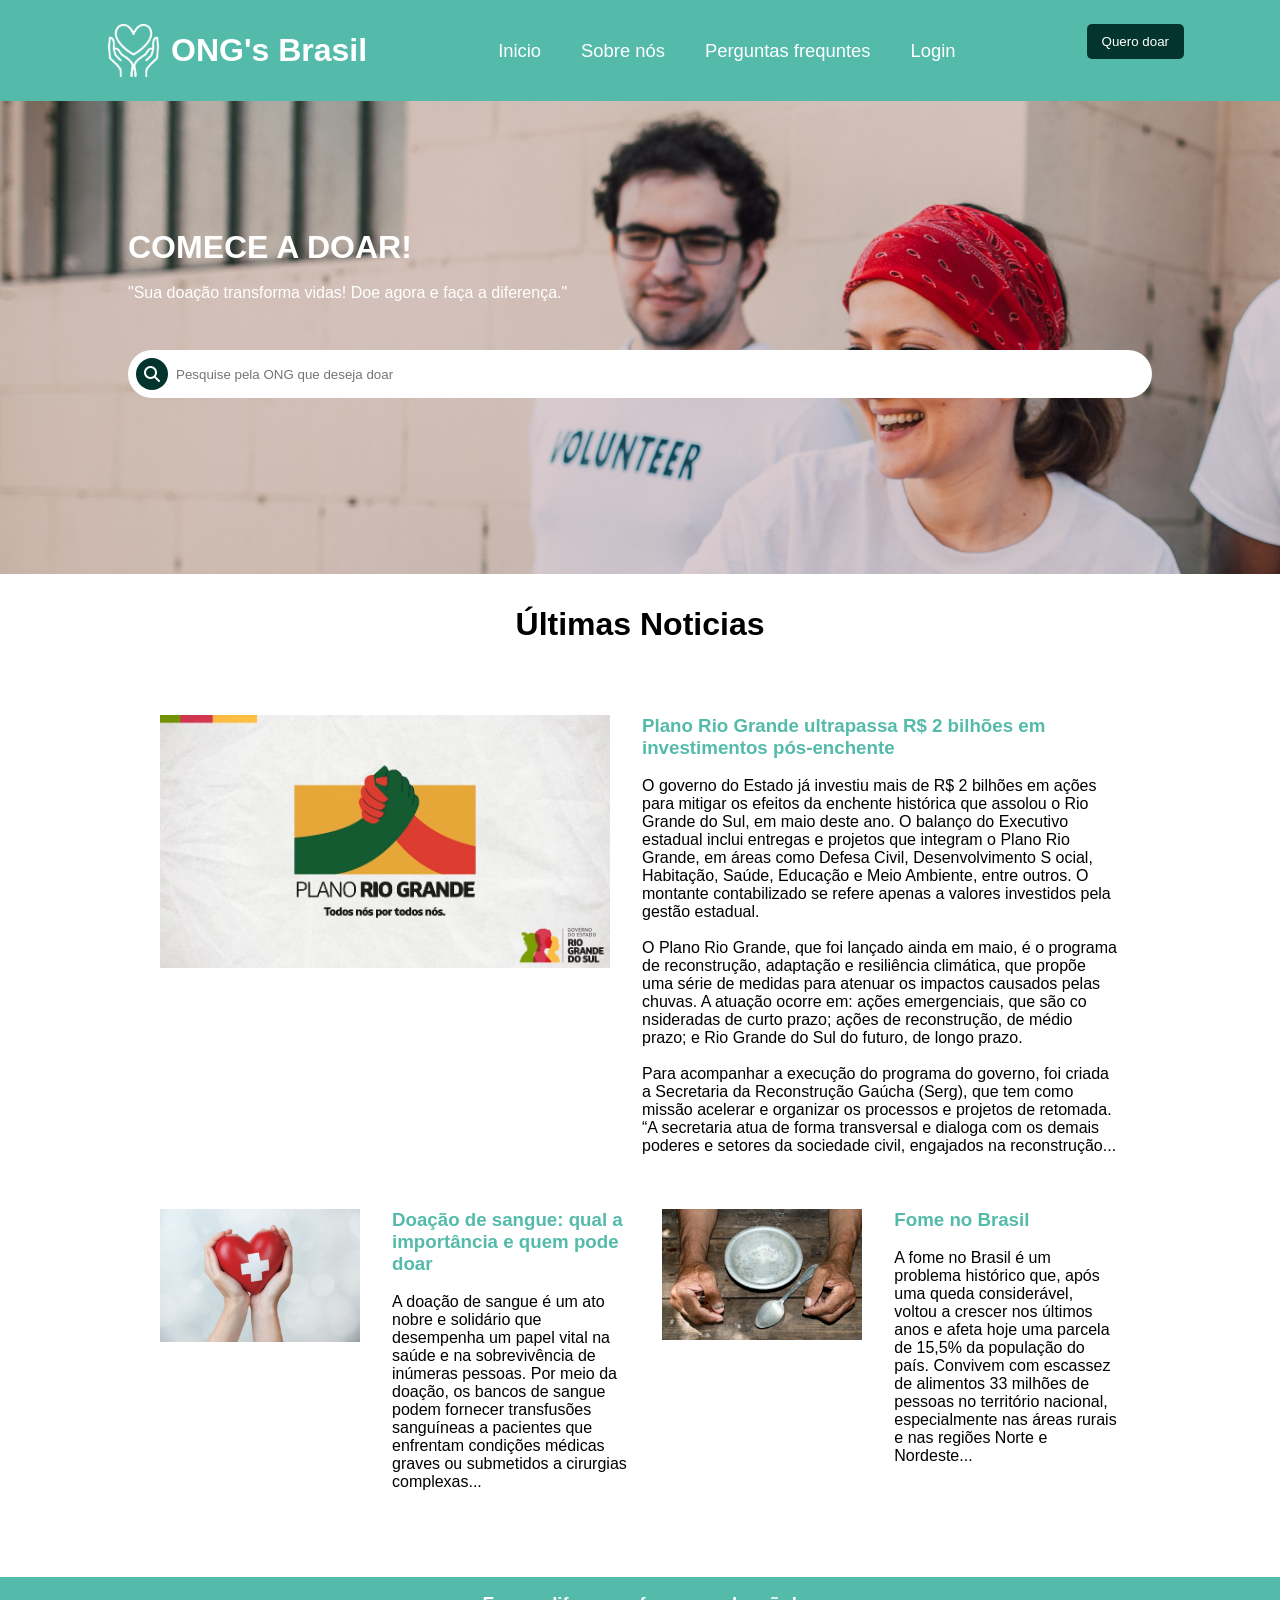
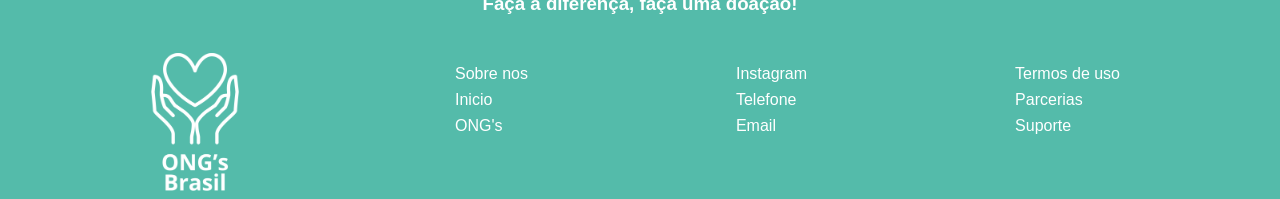
==== index.html @ 68a614c9 "trocando o nome do arquivo" ====
<!DOCTYPE html>
<html lang="pt-br">
<head>
    <meta charset="UTF-8">
    <meta name="viewport" content="width=device-width, initial-scale=1.0">
    <link rel="stylesheet" href="https://cdnjs.cloudflare.com/ajax/libs/font-awesome/6.7.2/css/all.min.css" integrity="sha512-Evv84Mr4kqVGRNSgIGL/F/aIDqQb7xQ2vcrdIwxfjThSH8CSR7PBEakCr51Ck+w+/U6swU2Im1vVX0SVk9ABhg==" crossorigin="anonymous" referrerpolicy="no-referrer" />
    <link rel="stylesheet" href="style.css">
    <title>ONG's Brasil</title>
</head>
<body>
    <div class="fundo">
    <header>
        <nav class="nav-bar">
            
            <div class="logo">
                <img src="ONG’s Brasil (2).png">
                <h1 style="font-size: xx-large">ONG's Brasil</h1>
            </div>
            <div class="nav-list">
                <ul>
                    <li class="nav-item"><a href="#" class="nav-link">Inicio</a></li>
                    <li class="nav-item"><a href="#" class="nav-link">Sobre nós</a></li>
                    <li class="nav-item"><a href="#" class="nav-link">Perguntas frequntes</a></li>
                    <li class="nav-item"><a href="#" class="nav-link">Login</a></li>
                </ul>
            </div>
            <div class="login-button">
                <button><a href="#">Quero doar</a></button>
            </div>
        </nav>
    </header>
    <div class="textos">
    <div class="anunciado">
        <h1>COMECE A DOAR!</h1><br>
        <p>"Sua doação transforma vidas! Doe agora e faça a diferença."</p>
    
    <div class="container-pesquisa">
        <div class="input-group">
            <div class="input-icon">
                <i class="fa-solid fa-magnifying-glass"></i>
            </div>
            <input  id="pesquisa" type="text"  class="input-field" placeholder="Pesquise pela ONG que deseja doar">
        </div>
        </div>
    </div>
   </div>
</div>
<div class="noticias">
    <h1>Últimas Noticias</h1><br><br><br><br>
        <div class="rio">  
            <a href="https://planoriogrande.rs.gov.br/plano-rio-grande-ultrapassa-r-2-bilhoes-em-investimentos-pos-enchente#:~:text=Plano%20Rio%20Grande%20ultrapassa%20R%24%202%20bilh%C3%B5es%20em%20investimentos%20p%C3%B3s%2Denchente,-Publica%C3%A7%C3%A3o%3A%2023%2F09&text=Plano%20Rio%20Grande.,Sul%2C%20em%20maio%20deste%20ano." target="_blank">
                <h3><img src="rionoticia.jpg" alt="riograde"></h3> </a>
           <div class="texto-not">
            <a href="https://planoriogrande.rs.gov.br/plano-rio-grande-ultrapassa-r-2-bilhoes-em-investimentos-pos-enchente#:~:text=Plano%20Rio%20Grande%20ultrapassa%20R%24%202%20bilh%C3%B5es%20em%20investimentos%20p%C3%B3s%2Denchente,-Publica%C3%A7%C3%A3o%3A%2023%2F09&text=Plano%20Rio%20Grande.,Sul%2C%20em%20maio%20deste%20ano." target="_blank">
            <h3>Plano Rio Grande ultrapassa R$ 2 bilhões em investimentos pós-enchente</h3> </a><br>
       
            <p>O governo do Estado já investiu mais de R$ 2 bilhões em 
        ações para mitigar os efeitos da enchente histórica que
         assolou o Rio Grande do Sul, em maio deste ano. O balanço
          do Executivo estadual inclui entregas e projetos que integram
           o Plano Rio Grande, em áreas como Defesa Civil, Desenvolvimento S
           ocial, Habitação, Saúde, Educação e Meio Ambiente, entre outros. 
           O montante contabilizado se refere apenas a valores investidos 
           pela gestão estadual. 
           <br><br>
           O Plano Rio Grande, que foi lançado ainda em maio, é o programa de reconstrução, 
           adaptação e resiliência climática, que propõe uma série de medidas para atenuar os 
           impactos causados pelas chuvas. A atuação ocorre em: ações emergenciais, que são co
           nsideradas de curto prazo; ações de reconstrução, de médio prazo; e Rio Grande do Sul do futuro, de longo prazo.
          <br><br>
            Para acompanhar a execução do programa do governo, foi criada a Secretaria da Reconstrução Gaúcha (Serg), que tem
             como missão acelerar e organizar os processos e projetos de retomada. “A secretaria atua de forma transversal e 
             dialoga com os demais poderes e setores da sociedade civil, engajados na reconstrução...
         
        </p>
         </div>
   </div>  
   <br><br> <br>
        <div class="not-pequenas">
            <div class="not1">
                <a href="https://blog.sabin.com.br/saude/qual-a-importancia-da-doacao-de-sangue/" target="_blank"> <img src="sangue.jpg" alt="sangue"></a>
               
                <div class="texto-not2">
                    <a href="https://blog.sabin.com.br/saude/qual-a-importancia-da-doacao-de-sangue/" target="_blank"><h3>Doação de sangue: qual a importância e quem pode doar</h3>  </a>
                     <br>
        
                    <p>A doação de sangue é um ato nobre e solidário que desempenha um
                         papel vital na saúde e na sobrevivência de inúmeras pessoas. Por
                          meio da doação, os bancos de sangue podem fornecer transfusões 
                          sanguíneas a pacientes que enfrentam condições médicas graves
                           ou submetidos a cirurgias complexas...
                <br><br>
                </div></div>
            
            <div class="not2">
                <a href="https://brasilescola.uol.com.br/brasil/fome-no-brasil.htm" target="_blank"> <img src="fomee.png" alt="riograde"></a>
           
        <div class="texto-not1">
            <a href="https://brasilescola.uol.com.br/brasil/fome-no-brasil.htm" target="_blank"> <h3>Fome no Brasil</h3>  </a>
            <br>

            <p>A fome no Brasil é um problema histórico que, após uma queda considerável, voltou a crescer 
                nos últimos anos e afeta hoje uma parcela
                de 15,5% da população do país. Convivem com escassez de alimentos 33 milhões de pessoas 
                no território nacional, especialmente nas áreas rurais e nas regiões Norte e Nordeste...</p> 
        <br><br>
        </div>
    </div> 


  
       
</div>
</div>
<br><br>
<div class="container-rodape">

    <h3>Faça a diferença, faça uma doação!</h3><br>
    <div class="rodape">
    <img src="ONG’s Brasil (1).png">
    <div class="sobre">
        <a href="#">Sobre nos</a>
        <a href="#">Inicio</a>
        <a href="#">ONG's</a>
           </div>
    
    <div class="redes">
        <a href="#">Instagram</a>
        <a href="#">Telefone</a>
        <a href="#">Email</a>
       
            </div>
            <div class="redes">
                <a href="#">Termos de uso</a>
                <a href="#">Parcerias</a>
                <a href="#">Suporte</a>
                    </div>


</div>
</div>
</body>
</html>
---- style.css ----
*{
    padding: 0;
    margin: 0;
  font-family: Arial, Helvetica, sans-serif;
}
.fundo{
    background-image: url(Design\ sem\ nome.png);

}

header{
    background-color: rgb(84, 187, 170);
}
.textos{
    padding: 8rem;
}
.nav-bar{
    display: flex;
    justify-content: space-between;
    padding: 1.5rem 6rem;
}
.nav-bar img{
    width: 75px;
}
.logo{
    display: flex;
    align-items: center;
}
.logo h1{
    color: #fff;
}
.nav-list{
    display: flex;
    align-items: center;
}
.nav-list ul{
    display: flex;
    justify-content: center;
    list-style: none;
}
.nav-item{
    margin: 0 20px;
}
.nav-link{
    text-decoration: none;
    font-size: 1.15rem;
    color: #fff;
    font-weight: 400;
}
.login-button button{
    border: none;
    background-color: #03352e;
    padding: 10px 15px;
    border-radius: 5px;
}
.login-button button a{
    text-decoration: none;
    color:rgb(255, 255, 255) ;
    font-weight: 500;
}
.anunciado{
    color: #ffffff;
}
.container-pesquisa{
   padding: 3rem 0rem ;
}
.input-group{  
    display: flex;
    position: relative;
    margin: 0 auto;
    background-color: #ffffff;
    padding: 8px 16px 8px 8px;
    border-radius: 24px;
    gap: 8px
}
.input-icon{
    min-width: 32px;
    min-height: 32px;
    background-color: #03352e;
    color:#fff;
    display: flex;
    align-items: center;
    justify-content: center;
    border-radius: 100%;
}
.input-field{
    width: 100%;
    border: none;
    background-color: transparent;

}
.input-field:focus{
    outline: none;
}
.botoes{
    padding: 4rem;
    display: flex;
    justify-content: space-between;
}

.noticias{
    padding: 2rem 10rem;
  text-align: center;
}
.noticias a{
    text-decoration: none;
}

.rio{
    display: flex;
}
.rio p, h3{
    text-align: left;
    
}
.rio h3{
    color:rgb(84, 187, 170);
}
.rio img{
    width: 450px;
    right: auto;
    padding:  0rem 2rem 0rem 0rem;
}
.not-pequenas{
    display: flex;
    justify-content: left;
    text-align: left; 
}
.not-pequenas h3{
    color:rgb(84, 187, 170) ;
}
.not1{
    display: flex;
}

.not1 img{
    width: 200px;
    padding:  0rem 2rem 0rem 0rem;
}
.container-rodape{
    background-color: rgb(84, 187, 170);
}
.not2{
    display: flex;
}

.not2 img{
    width: 200px;
    padding:  0rem 2rem 0rem 2rem;
}
.container-rodape h3{
   padding: 1rem;
   display: flex;
   justify-content: center;
   color: #fff;
    padding: 0, 0, 2rem, 10rem;
}
.rodape img{
    width: 200px;
    margin-left: 95px;

}

.rodape{
   display: flex ;
   align-items: center;
  
}
.sobre{
   display: flex;
   flex-direction: column;
   padding: 1rem 3rem 4rem 10rem;
   gap: 0.5rem;
}
.sobre a{
   text-decoration: none;
   color:rgb(255, 255, 255);
}

.redes{
   display: flex;
   flex-direction:column;
   padding: 1rem 3rem 4rem 10rem;
   gap: 0.5rem;
}
.redes a{
   text-decoration: none;
   color:rgb(255, 255, 255);
}
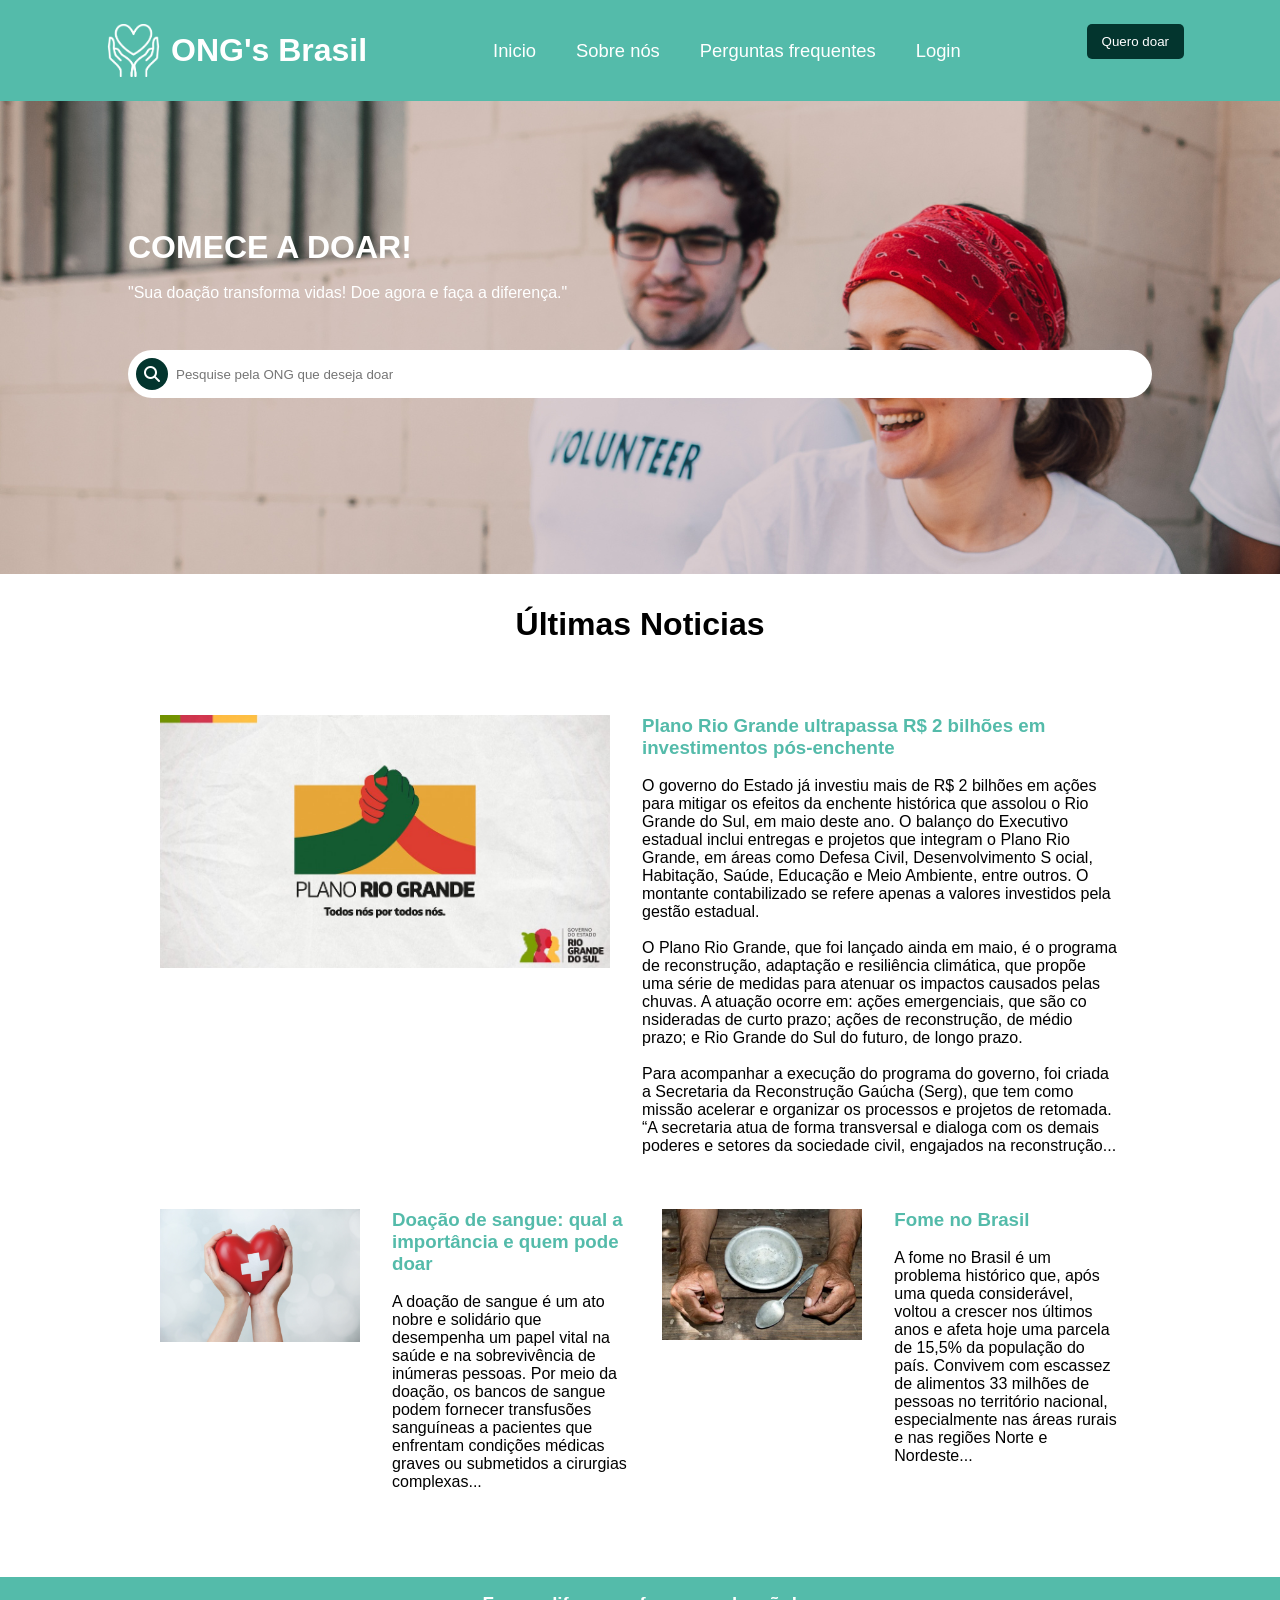
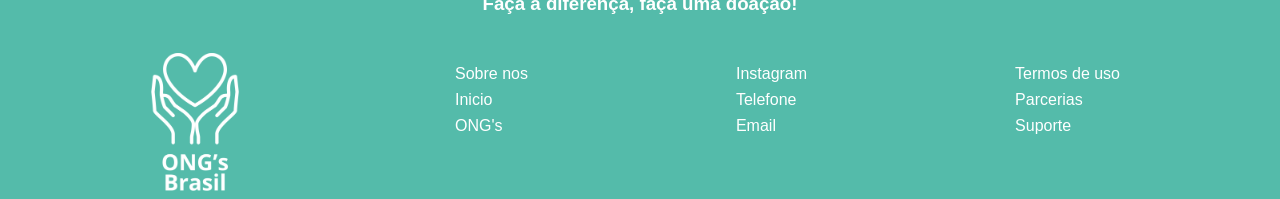
==== commit 4f77d979: "Update index.html Modificação em erro de digitação" ====
--- a/index.html
+++ b/index.html
@@ -20,7 +20,7 @@
                 <ul>
                     <li class="nav-item"><a href="#" class="nav-link">Inicio</a></li>
                     <li class="nav-item"><a href="#" class="nav-link">Sobre nós</a></li>
-                    <li class="nav-item"><a href="#" class="nav-link">Perguntas frequntes</a></li>
+                    <li class="nav-item"><a href="#" class="nav-link">Perguntas frequentes</a></li>
                     <li class="nav-item"><a href="#" class="nav-link">Login</a></li>
                 </ul>
             </div>
@@ -140,4 +140,4 @@
 </div>
 </div>
 </body>
-</html>+</html>
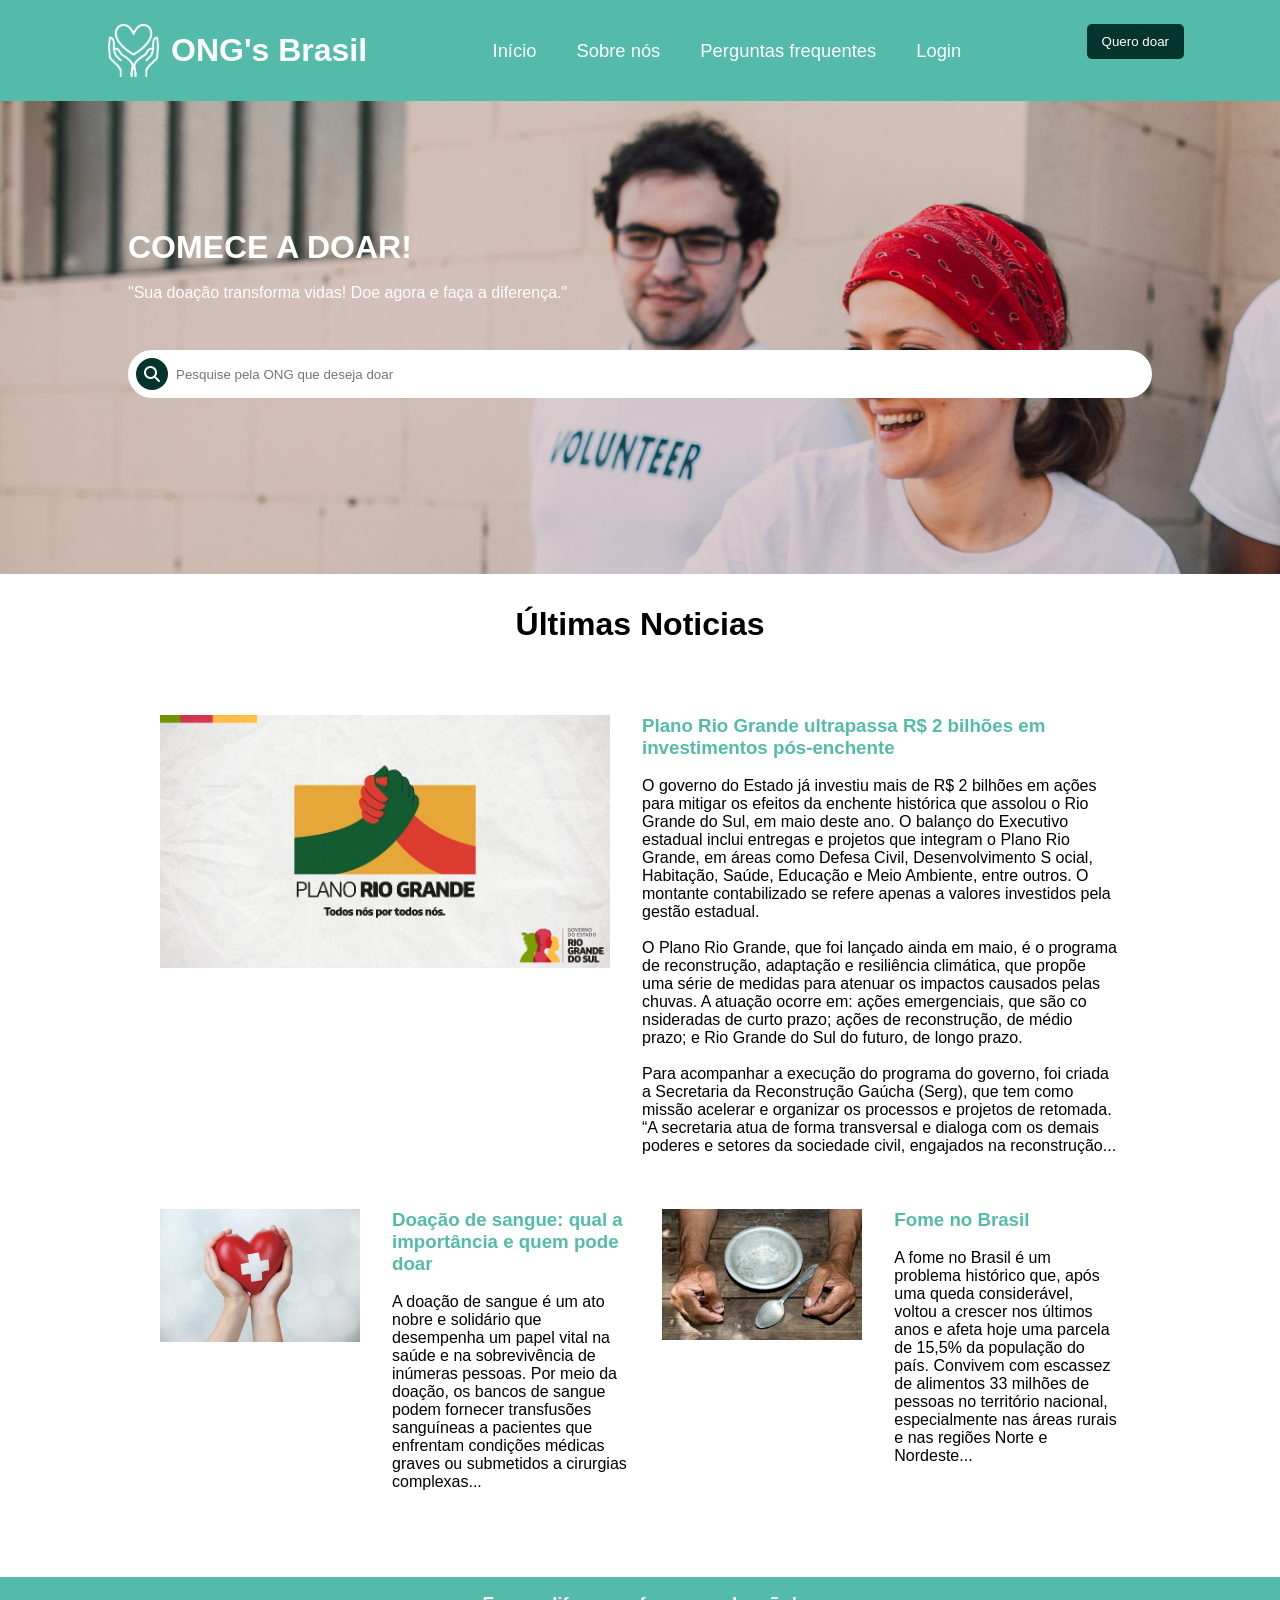
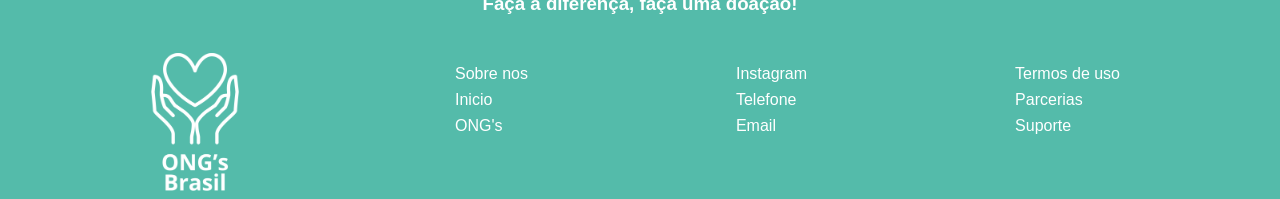
==== commit d18fee45: "Update index.html Modificações em erros de digitação" ====
--- a/index.html
+++ b/index.html
@@ -18,7 +18,7 @@
             </div>
             <div class="nav-list">
                 <ul>
-                    <li class="nav-item"><a href="#" class="nav-link">Inicio</a></li>
+                    <li class="nav-item"><a href="#" class="nav-link">Início</a></li>
                     <li class="nav-item"><a href="#" class="nav-link">Sobre nós</a></li>
                     <li class="nav-item"><a href="#" class="nav-link">Perguntas frequentes</a></li>
                     <li class="nav-item"><a href="#" class="nav-link">Login</a></li>
